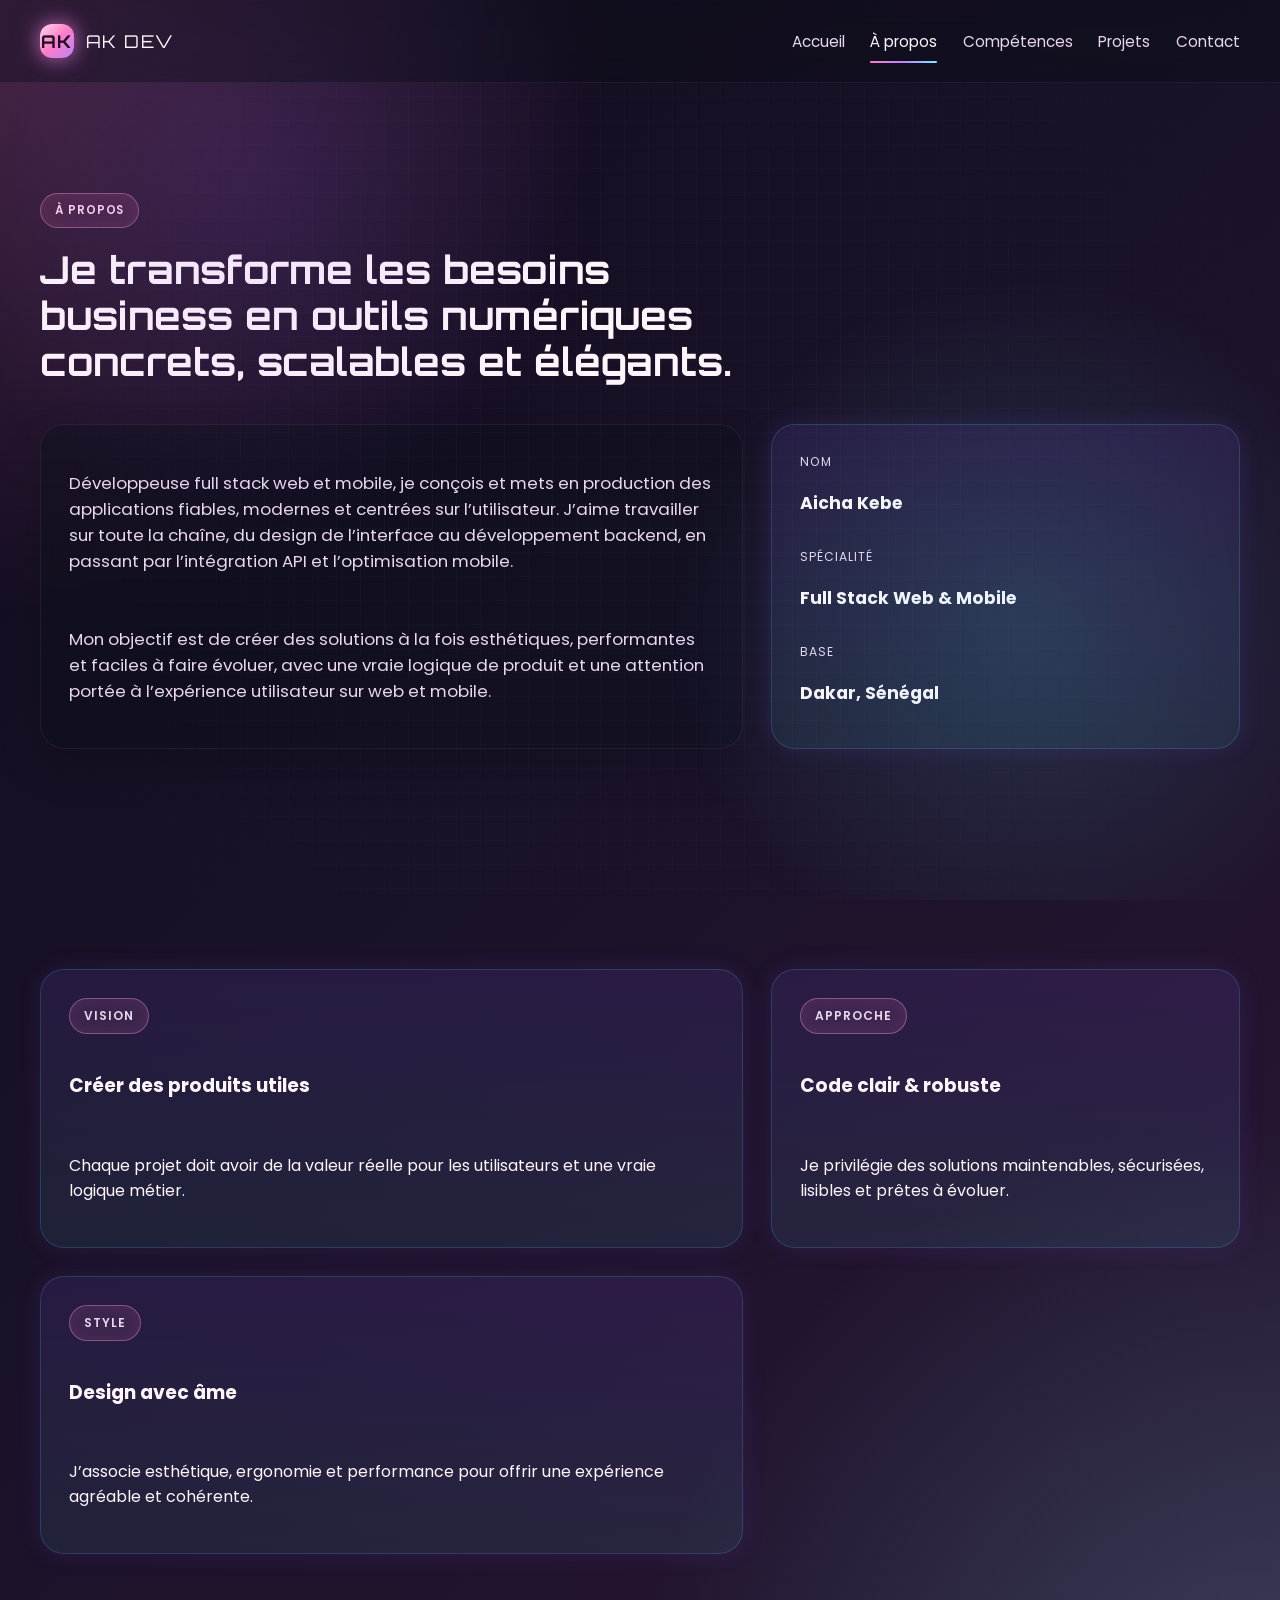
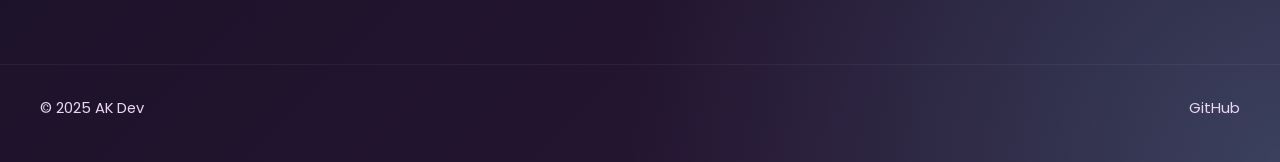
==== apropos.html @ 250b3cb1 "Mon portfolio" ====
<!DOCTYPE html>
<html lang="fr">
  <head>
    <meta charset="UTF-8" />
    <meta name="viewport" content="width=device-width, initial-scale=1.0" />
    <title>À propos | AK Dev</title>
    <meta name="description" content="À propos de la développeuse full stack web et mobile AK Dev" />
    <link rel="preconnect" href="https://fonts.googleapis.com" />
    <link rel="preconnect" href="https://fonts.gstatic.com" crossorigin />
    <link href="https://fonts.googleapis.com/css2?family=Orbitron:wght@500;700;800&family=Poppins:wght@300;400;500;600;700&display=swap" rel="stylesheet" />
    <link rel="stylesheet" href="style.css" />
  </head>
  <body>
    <div class="page-glow"></div>

    <header class="site-header">
      <div class="container nav-wrap">
        <a href="accueil.html" class="brand">
          <span class="brand-mark">AK</span>
          <span>AK Dev</span>
        </a>

        <nav class="main-nav" aria-label="Menu principal">
          <a href="accueil.html">Accueil</a>
          <a href="apropos.html" class="active">À propos</a>
          <a href="competences.html">Compétences</a>
          <a href="projets.html">Projets</a>
          <a href="contact.html">Contact</a>
        </nav>
      </div>
    </header>

    <main>
      <section class="section">
        <div class="container">
          <div class="section-heading">
            <span class="section-tag">À propos</span>
            <h2>Je transforme les besoins business en outils numériques concrets, scalables et élégants.</h2>
          </div>

          <div class="about-grid">
            <div class="about-copy">
              <p>
                Développeuse full stack web et mobile, je conçois et mets en production des applications
                fiables, modernes et centrées sur l’utilisateur. J’aime travailler sur toute la chaîne,
                du design de l’interface au développement backend, en passant par l’intégration API et l’optimisation mobile.
              </p>
              <p>
                Mon objectif est de créer des solutions à la fois esthétiques, performantes et faciles à faire évoluer,
                avec une vraie logique de produit et une attention portée à l’expérience utilisateur sur web et mobile.
              </p>
            </div>

            <div class="info-panel">
              <div>
                <span>Nom</span>
                <strong>Aicha Kebe</strong>
              </div>
              <div>
                <span>Spécialité</span>
                <strong>Full Stack Web & Mobile</strong>
              </div>
              <div>
                <span>Base</span>
                <strong>Dakar, Sénégal</strong>
                </strong>
              </div>
            </div>
          </div>
        </div>
      </section>

      <section class="section">
        <div class="container">
          <div class="about-grid values-grid">
            <article class="info-panel">
              <span class="section-tag small-tag">Vision</span>
              <h3>Créer des produits utiles</h3>
              <p>Chaque projet doit avoir de la valeur réelle pour les utilisateurs et une vraie logique métier.</p>
            </article>

            <article class="info-panel">
              <span class="section-tag small-tag">Approche</span>
              <h3>Code clair & robuste</h3>
              <p>Je privilégie des solutions maintenables, sécurisées, lisibles et prêtes à évoluer.</p>
            </article>

            <article class="info-panel">
              <span class="section-tag small-tag">Style</span>
              <h3>Design avec âme</h3>
              <p>J’associe esthétique, ergonomie et performance pour offrir une expérience agréable et cohérente.</p>
            </article>
          </div>
        </div>
      </section>
    </main>

    <footer class="site-footer">
      <div class="container footer-wrap">
        <p>© 2025 AK Dev</p>
        <div class="socials">
          <a href="#">GitHub</a>
        
        </div>
      </div>
    </footer>
  </body>
</html>
---- style.css ----
:root {
  --bg-1: #120b1d;
  --bg-2: #1a1228;
  --bg-3: #2a1635;
  --panel: rgba(30, 19, 39, 0.78);
  --panel-border: rgba(255, 170, 221, 0.25);
  --violet: #b885ff;
  --violet-2: #d7b5ff;
  --cyan: #7cecff;
  --cyan-2: #b8f7ff;
  --pink: #ff7cc7;
  --pink-soft: #ffd5ee;
  --text: #fff5fb;
  --muted: #e9d6ef;
  --shadow-violet: rgba(184, 133, 255, 0.6);
  --shadow-cyan: rgba(124, 236, 255, 0.5);
}

* {
  box-sizing: border-box;
}

html {
  scroll-behavior: smooth;
}

section[id] {
  scroll-margin-top: 100px;
}

body {
  margin: 0;
  font-family: "Poppins", sans-serif;
  color: var(--text);
  background:
    radial-gradient(circle at top left, rgba(255, 124, 199, 0.22), transparent 28%),
    radial-gradient(circle at bottom right, rgba(124, 236, 255, 0.2), transparent 30%),
    linear-gradient(135deg, var(--bg-1), var(--bg-2) 45%, var(--bg-3));
  min-height: 100vh;
}

body::before {
  content: "";
  position: fixed;
  inset: 0;
  background-image: linear-gradient(rgba(255, 255, 255, 0.02) 1px, transparent 1px),
    linear-gradient(90deg, rgba(255, 255, 255, 0.02) 1px, transparent 1px);
  background-size: 24px 24px;
  mask-image: radial-gradient(circle at center, black 35%, transparent 100%);
  pointer-events: none;
}

img {
  max-width: 100%;
  display: block;
}

a {
  color: inherit;
  text-decoration: none;
}

button,
input,
textarea {
  font: inherit;
}

.page-glow {
  position: fixed;
  inset: 0;
  pointer-events: none;
  background: radial-gradient(circle at 20% 20%, rgba(138, 92, 255, 0.12), transparent 28%),
    radial-gradient(circle at 80% 70%, rgba(94, 231, 255, 0.14), transparent 30%);
}

.container {
  width: min(1200px, calc(100% - 48px));
  margin: 0 auto;
}

.section {
  padding: 110px 0;
}

.site-header {
  position: sticky;
  top: 0;
  z-index: 100;
  backdrop-filter: blur(14px);
  background: rgba(8, 12, 22, 0.35);
  border-bottom: 1px solid rgba(255, 255, 255, 0.05);
}

.nav-wrap {
  display: flex;
  align-items: center;
  justify-content: space-between;
  min-height: 82px;
}

.brand {
  display: inline-flex;
  align-items: center;
  gap: 12px;
  font-family: "Orbitron", sans-serif;
  font-size: 1.1rem;
  letter-spacing: 0.08em;
  text-transform: uppercase;
}

.brand-mark {
  display: inline-grid;
  place-items: center;
  width: 34px;
  height: 34px;
  border-radius: 12px;
  background: linear-gradient(135deg, var(--pink-soft), var(--pink), var(--violet));
  box-shadow: 0 0 18px rgba(255, 124, 199, 0.55), 0 0 30px rgba(184, 133, 255, 0.38);
  color: #200d26;
  font-weight: 700;
}

.main-nav {
  display: flex;
  align-items: center;
  gap: clamp(14px, 2vw, 32px);
}

.main-nav a {
  position: relative;
  color: var(--muted);
  font-size: 0.96rem;
  transition: color 0.25s ease;
}

.main-nav a::after {
  content: "";
  position: absolute;
  left: 0;
  bottom: -10px;
  width: 100%;
  height: 2px;
  border-radius: 999px;
  background: linear-gradient(90deg, var(--pink), var(--violet), var(--cyan));
  transform: scaleX(0);
  transform-origin: left;
  transition: transform 0.25s ease;
}

.main-nav a:hover,
.main-nav a:focus-visible {
  color: var(--text);
}

.main-nav a:hover::after,
.main-nav a:focus-visible::after {
  transform: scaleX(1);
}

.main-nav a.active {
  color: var(--text);
}

.main-nav a.active::after {
  transform: scaleX(1);
}

.hero {
  padding-top: 84px;
}

.hero-grid {
  display: grid;
  grid-template-columns: 1.1fr 0.9fr;
  align-items: center;
  gap: 48px;
}

.eyebrow,
.section-tag {
  display: inline-flex;
  align-items: center;
  padding: 8px 14px;
  border: 1px solid rgba(255, 162, 220, 0.38);
  border-radius: 999px;
  background: rgba(255, 124, 199, 0.1);
  box-shadow: inset 0 0 18px rgba(255, 124, 199, 0.08);
  color: var(--pink-soft);
  text-transform: uppercase;
  letter-spacing: 0.08em;
  font-size: 0.72rem;
  font-weight: 600;
}

.hero-copy h1 {
  margin: 22px 0 16px;
  font-family: "Orbitron", sans-serif;
  font-size: clamp(2.7rem, 5vw, 5rem);
  line-height: 1.05;
  letter-spacing: -0.04em;
}

.gradient-text {
  background: linear-gradient(135deg, var(--pink-soft), var(--pink), var(--violet), var(--cyan));
  -webkit-background-clip: text;
  background-clip: text;
  color: transparent;
  text-shadow: 0 0 25px rgba(255, 124, 199, 0.3);
}

.hero-copy p {
  max-width: 620px;
  margin: 0;
  color: var(--muted);
  font-size: 1.06rem;
}

.cta-row {
  display: flex;
  flex-wrap: wrap;
  gap: 16px;
  margin-top: 30px;
}

.btn {
  display: inline-flex;
  align-items: center;
  justify-content: center;
  min-height: 52px;
  padding: 0 22px;
  border-radius: 14px;
  border: 1px solid transparent;
  font-weight: 600;
  transition: transform 0.25s ease, box-shadow 0.25s ease, border-color 0.25s ease;
}

.btn:hover,
.btn:focus-visible {
  transform: translateY(-2px);
}

.btn-primary {
  background: linear-gradient(135deg, var(--pink), var(--violet), var(--cyan));
  color: #1b0f1d;
  box-shadow: 0 0 28px rgba(255, 124, 199, 0.32), 0 0 42px rgba(184, 133, 255, 0.22);
}

.btn-secondary {
  border-color: rgba(255, 255, 255, 0.15);
  background: rgba(255, 255, 255, 0.02);
  color: var(--text);
}

.stats {
  display: grid;
  grid-template-columns: repeat(3, minmax(120px, 1fr));
  gap: 18px;
  margin-top: 36px;
  max-width: 520px;
}

.stats div {
  padding: 18px 14px;
  border: 1px solid rgba(255, 255, 255, 0.08);
  border-radius: 16px;
  background: rgba(10, 14, 24, 0.4);
  box-shadow: 0 12px 24px rgba(0, 0, 0, 0.18);
}

.stats strong {
  display: block;
  font-size: clamp(1.3rem, 2vw, 1.8rem);
  font-family: "Orbitron", sans-serif;
  color: var(--cyan-2);
}

.stats span {
  display: block;
  margin-top: 6px;
  color: var(--muted);
  font-size: 0.81rem;
}

.hero-visual {
  position: relative;
  display: grid;
  place-items: center;
  min-height: 520px;
}

.orb {
  position: absolute;
  border-radius: 50%;
  filter: blur(10px);
}

.orb-one {
  width: 280px;
  height: 280px;
  top: 14%;
  right: 14%;
  background: radial-gradient(circle, rgba(138, 92, 255, 0.9), rgba(138, 92, 255, 0.18) 45%, transparent 70%);
  box-shadow: 0 0 40px rgba(138, 92, 255, 0.55);
}

.orb-two {
  width: 210px;
  height: 210px;
  bottom: 8%;
  left: 8%;
  background: radial-gradient(circle, rgba(94, 231, 255, 0.8), rgba(94, 231, 255, 0.12) 45%, transparent 70%);
  box-shadow: 0 0 35px rgba(94, 231, 255, 0.5);
}

.profile-card {
  position: relative;
  width: min(100%, 390px);
  padding: 22px 24px 28px;
  border-radius: 26px;
  background: rgba(12, 18, 30, 0.75);
  border: 1px solid rgba(255, 255, 255, 0.08);
  box-shadow: 0 25px 60px rgba(5, 8, 18, 0.7), 0 0 30px rgba(138, 92, 255, 0.16);
}

.profile-top {
  display: flex;
  gap: 10px;
  margin-bottom: 20px;
}

.dot {
  width: 12px;
  height: 12px;
  border-radius: 50%;
}

.dot-cyan { background: var(--cyan); box-shadow: 0 0 16px rgba(94, 231, 255, 0.8); }
.dot-violet { background: var(--violet); box-shadow: 0 0 16px rgba(138, 92, 255, 0.8); }
.dot-pink { background: var(--pink); box-shadow: 0 0 16px rgba(255, 122, 217, 0.8); }

.avatar-wrap {
  position: relative;
  display: grid;
  place-items: center;
  width: 170px;
  height: 170px;
  margin: 10px auto 22px;
}

.avatar-ring {
  position: absolute;
  inset: 0;
  border-radius: 50%;
  background: conic-gradient(from 180deg, var(--cyan), var(--violet), var(--pink), var(--cyan));
  box-shadow: 0 0 28px rgba(138, 92, 255, 0.6), 0 0 38px rgba(94, 231, 255, 0.4);
}

.avatar {
  position: relative;
  display: grid;
  place-items: center;
  width: 130px;
  height: 130px;
  border-radius: 50%;
  font-family: "Orbitron", sans-serif;
  font-size: 3rem;
  color: var(--text);
  background: linear-gradient(135deg, rgba(8, 12, 22, 0.9), rgba(21, 26, 41, 0.9));
  border: 1px solid rgba(255, 255, 255, 0.08);
  box-shadow: inset 0 0 22px rgba(94, 231, 255, 0.08);
}

.card-text {
  text-align: center;
}

.mini-label {
  margin: 0;
  color: var(--cyan-2);
  font-size: 0.72rem;
  letter-spacing: 0.12em;
  text-transform: uppercase;
}

.card-text h2 {
  margin: 8px 0 16px;
  font-family: "Orbitron", sans-serif;
  font-size: 2rem;
}

.card-text ul {
  list-style: none;
  padding: 0;
  margin: 0;
  display: flex;
  justify-content: center;
  flex-wrap: wrap;
  gap: 10px;
}

.card-text li {
  padding: 8px 12px;
  border: 1px solid rgba(255, 255, 255, 0.08);
  border-radius: 999px;
  color: var(--muted);
  background: rgba(140, 197, 255, 0.03);
  font-size: 0.82rem;
}

.section-heading {
  margin-bottom: 40px;
}

.values-grid {
  grid-template-columns: repeat(3, minmax(0, 1fr));
}

.small-tag {
  width: fit-content;
  font-size: 0.62rem;
}

.redirect-page {
  min-height: 100vh;
  display: grid;
  place-items: center;
  padding: 40px 0;
}

.redirect-box {
  text-align: center;
  padding: 48px 40px;
  border-radius: 28px;
  background: rgba(15, 12, 22, 0.7);
  border: 1px solid rgba(255, 255, 255, 0.08);
  box-shadow: 0 30px 70px rgba(0, 0, 0, 0.25);
}

.redirect-box h1 {
  margin: 18px 0 12px;
  font-family: "Orbitron", sans-serif;
  font-size: clamp(2rem, 4vw, 3rem);
}

.redirect-box p {
  color: var(--muted);
}

.redirect-box a {
  color: var(--pink-soft);
  text-decoration: underline;
}

.section-heading.center {
  text-align: center;
}

.section-heading h2 {
  max-width: 760px;
  margin-top: 18px;
  font-family: "Orbitron", sans-serif;
  font-size: clamp(2rem, 3vw, 3rem);
  line-height: 1.2;
}

.about-grid {
  display: grid;
  grid-template-columns: 1.2fr 0.8fr;
  gap: 28px;
  align-items: stretch;
}

.about-copy {
  display: grid;
  gap: 18px;
  font-size: 1.05rem;
  color: var(--muted);
  padding: 28px;
  border-radius: 24px;
  background: rgba(11, 15, 26, 0.4);
  border: 1px solid rgba(255, 255, 255, 0.06);
  box-shadow: 0 18px 44px rgba(0, 0, 0, 0.15);
}

.info-panel {
  display: grid;
  gap: 18px;
  padding: 28px;
  border-radius: 24px;
  background: linear-gradient(180deg, rgba(138, 92, 255, 0.12), rgba(94, 231, 255, 0.08));
  border: 1px solid rgba(94, 231, 255, 0.16);
  box-shadow: 0 0 24px rgba(138, 92, 255, 0.12);
}

.info-panel div {
  display: grid;
  gap: 4px;
}

.info-panel span {
  color: var(--muted);
  font-size: 0.76rem;
  letter-spacing: 0.08em;
  text-transform: uppercase;
}

.info-panel strong {
  font-size: 1.08rem;
}

.skill-grid,
.project-grid {
  display: grid;
  grid-template-columns: repeat(4, minmax(0, 1fr));
  gap: 22px;
}

.skill-card,
.project-card {
  position: relative;
  overflow: hidden;
  padding: 28px 22px;
  border-radius: 24px;
  background: rgba(13, 18, 31, 0.72);
  border: 1px solid rgba(255, 255, 255, 0.08);
  box-shadow: 0 18px 44px rgba(0, 0, 0, 0.14);
}

.skill-card::before,
.project-card::before {
  content: "";
  position: absolute;
  inset: 0;
  background: linear-gradient(135deg, rgba(94, 231, 255, 0.09), transparent 35%, rgba(138, 92, 255, 0.09));
  pointer-events: none;
}

.skill-card > *,
.project-card > * {
  position: relative;
  z-index: 1;
}

.skill-icon {
  display: inline-flex;
  align-items: center;
  justify-content: center;
  width: 52px;
  height: 52px;
  border-radius: 14px;
  background: linear-gradient(135deg, rgba(94, 231, 255, 0.18), rgba(138, 92, 255, 0.18));
  border: 1px solid rgba(94, 231, 255, 0.3);
  box-shadow: inset 0 0 18px rgba(94, 231, 255, 0.12);
  color: var(--cyan-2);
  font-family: "Orbitron", sans-serif;
  font-size: 0.85rem;
  font-weight: 700;
}

.skill-card h3 {
  margin: 18px 0 12px;
  font-size: 1.3rem;
}

.skill-card p,
.project-content p,
.contact-copy p {
  margin: 0;
  color: var(--muted);
  line-height: 1.7;
}

.project-grid {
  grid-template-columns: repeat(3, minmax(0, 1fr));
}

.project-card {
  padding: 0;
}

.project-visual {
  height: 220px;
  position: relative;
  background-size: cover;
  background-position: center;
  border-bottom: 1px solid rgba(255, 255, 255, 0.08);
  overflow: hidden;
}

.project-visual::before {
  content: "";
  position: absolute;
  inset: 20px 24px auto 24px;
  height: 146px;
  border-radius: 18px;
  border: 1px solid rgba(255, 255, 255, 0.18);
  background: rgba(7, 12, 20, 0.6);
  box-shadow: 0 20px 30px rgba(0, 0, 0, 0.2);
}

.project-visual::after {
  content: "";
  position: absolute;
  left: 40px;
  right: 40px;
  bottom: 18px;
  height: 16px;
  border-radius: 999px;
  background: rgba(255, 255, 255, 0.08);
}

.visual-one {
  background:
    linear-gradient(135deg, rgba(138, 92, 255, 0.42), rgba(15, 20, 30, 0.2)),
    radial-gradient(circle at top right, rgba(94, 231, 255, 0.9), transparent 30%),
    linear-gradient(180deg, #1d2044, #111827);
}

.visual-one::before {
  background:
    linear-gradient(180deg, rgba(255, 255, 255, 0.06), rgba(255, 255, 255, 0.01)),
    linear-gradient(90deg, rgba(124, 236, 255, 0.18) 0 20%, rgba(255, 255, 255, 0.04) 20% 64%, rgba(184, 133, 255, 0.14) 64% 100%);
}

.visual-two {
  background:
    linear-gradient(135deg, rgba(94, 231, 255, 0.35), rgba(24, 18, 40, 0.2)),
    linear-gradient(180deg, #0f172a, #182744);
}

.visual-two::before {
  background:
    linear-gradient(180deg, rgba(255, 255, 255, 0.06), rgba(255, 255, 255, 0.01)),
    linear-gradient(90deg, rgba(255, 255, 255, 0.06) 0 28%, rgba(124, 236, 255, 0.12) 28% 58%, rgba(255, 124, 199, 0.12) 58% 100%);
}

.visual-three {
  background:
    linear-gradient(135deg, rgba(255, 122, 217, 0.3), rgba(138, 92, 255, 0.3)),
    linear-gradient(180deg, #1b1836, #0d1328);
}

.visual-three::before {
  background:
    linear-gradient(180deg, rgba(255, 255, 255, 0.08), rgba(255, 255, 255, 0.01)),
    linear-gradient(90deg, rgba(255, 124, 199, 0.2) 0 26%, rgba(255, 255, 255, 0.05) 26% 57%, rgba(124, 236, 255, 0.18) 57% 100%);
}

.project-content {
  padding: 22px 20px 24px;
}

.project-content span {
  display: inline-block;
  margin-bottom: 10px;
  color: var(--cyan-2);
  letter-spacing: 0.08em;
  text-transform: uppercase;
  font-size: 0.72rem;
}

.project-content h3 {
  margin: 0 0 10px;
  font-size: 1.45rem;
}

.contact-wrap {
  display: grid;
  grid-template-columns: 0.95fr 1.05fr;
  gap: 26px;
  align-items: center;
}

.contact-copy {
  padding-right: 24px;
}

.contact-copy h2 {
  margin: 18px 0 16px;
  font-family: "Orbitron", sans-serif;
  font-size: clamp(2rem, 3vw, 3rem);
  line-height: 1.2;
}

.contact-links {
  display: grid;
  gap: 10px;
  margin-top: 22px;
}

.contact-links a {
  color: var(--text);
  font-weight: 500;
}

.contact-form {
  display: grid;
  gap: 18px;
  padding: 28px;
  border-radius: 24px;
  background: rgba(12, 18, 30, 0.75);
  border: 1px solid rgba(255, 255, 255, 0.08);
  box-shadow: 0 20px 50px rgba(0, 0, 0, 0.18);
}

.contact-form label {
  display: grid;
  gap: 8px;
}

.contact-form span {
  color: var(--muted);
  font-size: 0.85rem;
}

.contact-form input,
.contact-form textarea {
  width: 100%;
  padding: 14px 16px;
  border-radius: 12px;
  border: 1px solid rgba(255, 255, 255, 0.08);
  background: rgba(255, 255, 255, 0.02);
  color: var(--text);
  outline: none;
  transition: border-color 0.2s ease, box-shadow 0.2s ease;
}

.contact-form input:focus,
.contact-form textarea:focus {
  border-color: rgba(94, 231, 255, 0.5);
  box-shadow: 0 0 0 3px rgba(94, 231, 255, 0.12);
}

.site-footer {
  padding: 18px 0 28px;
  border-top: 1px solid rgba(255, 255, 255, 0.05);
}

.footer-wrap {
  display: flex;
  align-items: center;
  justify-content: space-between;
  gap: 18px;
}

.footer-wrap p,
.socials a {
  color: var(--muted);
  font-size: 0.92rem;
}

.socials {
  display: flex;
  align-items: center;
  gap: 18px;
}

@media (max-width: 980px) {
  .hero-grid,
  .about-grid,
  .contact-wrap {
    grid-template-columns: 1fr;
  }

  .skill-grid {
    grid-template-columns: repeat(2, minmax(0, 1fr));
  }

  .project-grid {
    grid-template-columns: 1fr;
  }
}

@media (max-width: 640px) {
  .nav-wrap {
    flex-direction: column;
    justify-content: center;
    padding: 16px 0;
  }

  .main-nav {
    flex-wrap: wrap;
    justify-content: center;
  }

  .stats {
    grid-template-columns: 1fr;
  }

  .skill-grid {
    grid-template-columns: 1fr;
  }

  .hero {
    padding-top: 48px;
  }

  .section {
    padding: 90px 0;
  }

  .footer-wrap {
    flex-direction: column;
  }
}
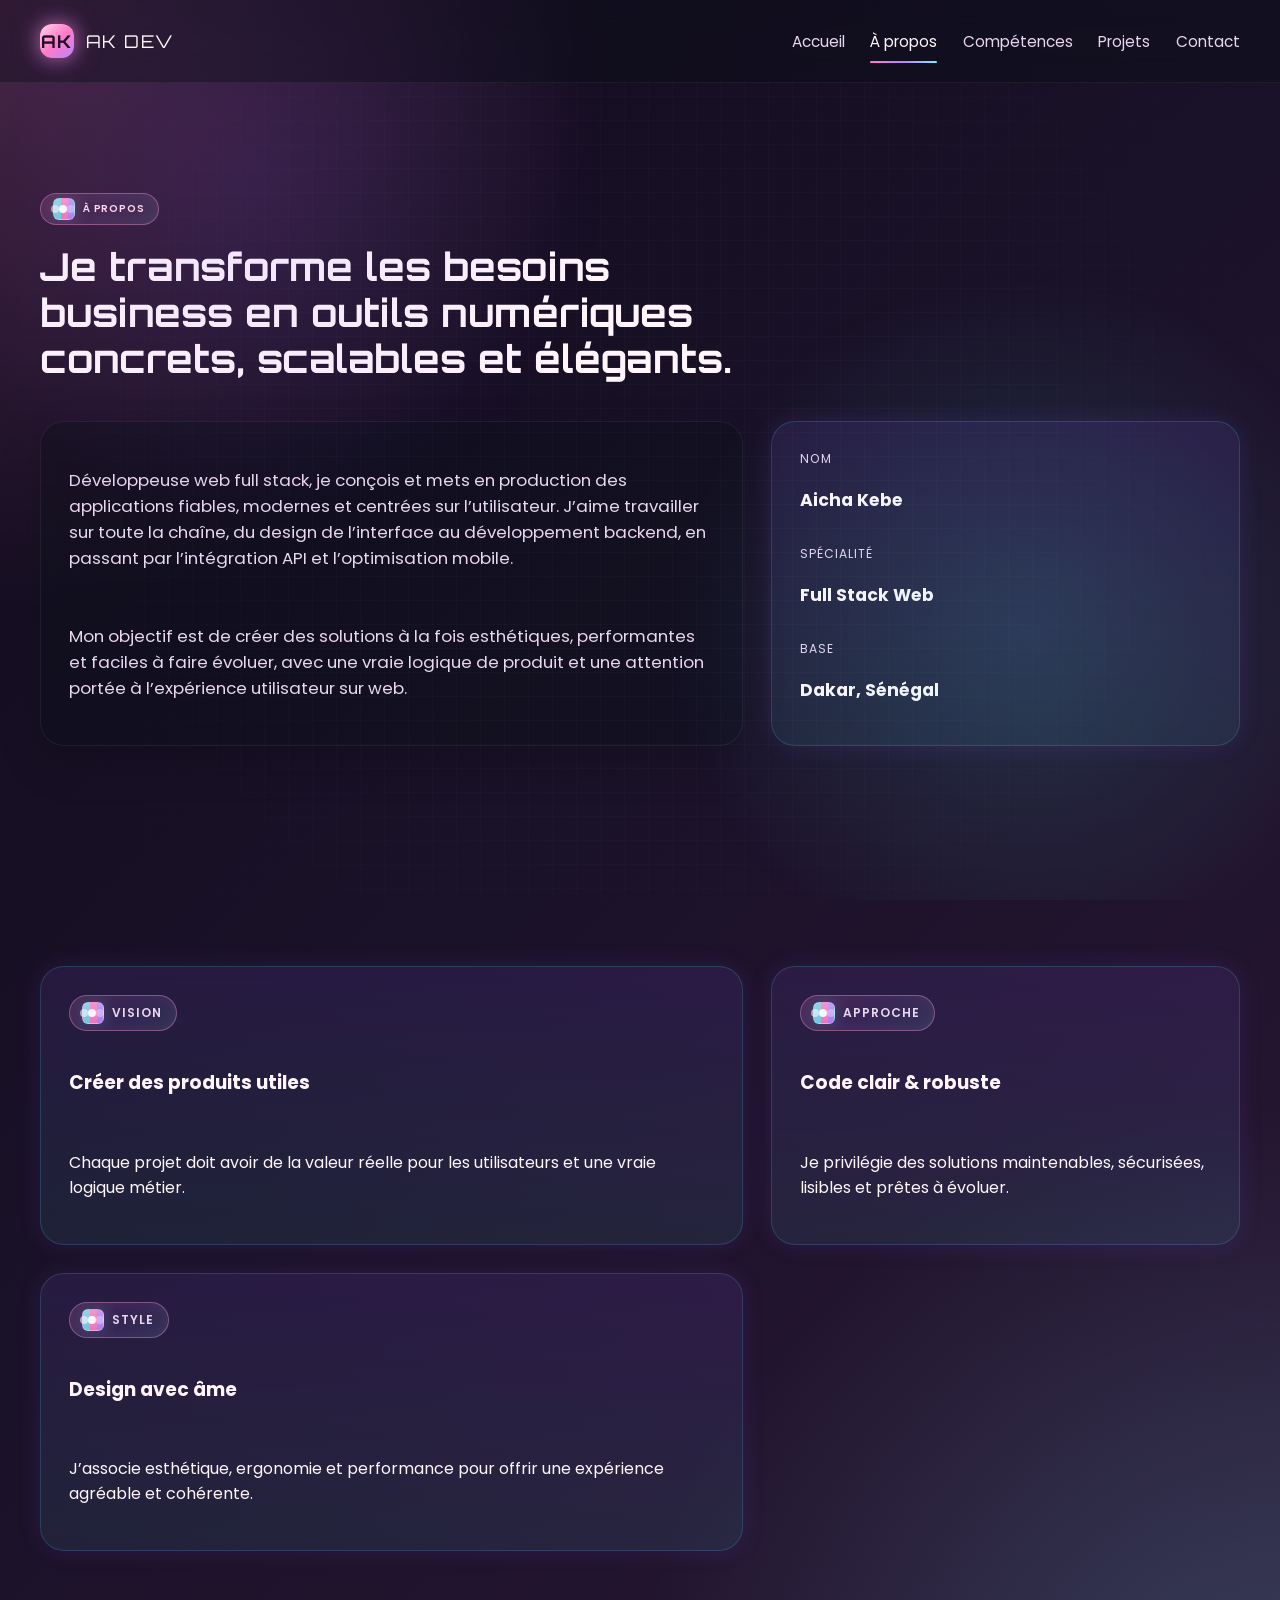
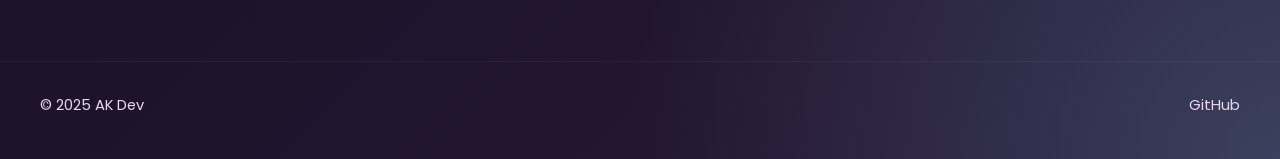
==== commit bebc878f: "Amelioration du design et du responsive" ====
--- a/apropos.html
+++ b/apropos.html
@@ -4,7 +4,7 @@
     <meta charset="UTF-8" />
     <meta name="viewport" content="width=device-width, initial-scale=1.0" />
     <title>À propos | AK Dev</title>
-    <meta name="description" content="À propos de la développeuse full stack web et mobile AK Dev" />
+    <meta name="description" content="À propos de la développeuse web full stack AK Dev" />
     <link rel="preconnect" href="https://fonts.googleapis.com" />
     <link rel="preconnect" href="https://fonts.gstatic.com" crossorigin />
     <link href="https://fonts.googleapis.com/css2?family=Orbitron:wght@500;700;800&family=Poppins:wght@300;400;500;600;700&display=swap" rel="stylesheet" />
@@ -20,13 +20,21 @@
           <span>AK Dev</span>
         </a>
 
-        <nav class="main-nav" aria-label="Menu principal">
-          <a href="accueil.html">Accueil</a>
-          <a href="apropos.html" class="active">À propos</a>
-          <a href="competences.html">Compétences</a>
-          <a href="projets.html">Projets</a>
-          <a href="contact.html">Contact</a>
-        </nav>
+        <div class="nav-shell">
+          <button class="nav-toggle" type="button" aria-expanded="false" aria-controls="mainNav" aria-label="Ouvrir le menu">
+            <span></span>
+            <span></span>
+            <span></span>
+          </button>
+
+          <nav class="main-nav" id="mainNav" aria-label="Menu principal">
+            <a href="accueil.html">Accueil</a>
+            <a href="apropos.html" class="active">À propos</a>
+            <a href="competences.html">Compétences</a>
+            <a href="projets.html">Projets</a>
+            <a href="contact.html">Contact</a>
+          </nav>
+        </div>
       </div>
     </header>
 
@@ -41,13 +49,13 @@
           <div class="about-grid">
             <div class="about-copy">
               <p>
-                Développeuse full stack web et mobile, je conçois et mets en production des applications
+                Développeuse web full stack, je conçois et mets en production des applications
                 fiables, modernes et centrées sur l’utilisateur. J’aime travailler sur toute la chaîne,
                 du design de l’interface au développement backend, en passant par l’intégration API et l’optimisation mobile.
               </p>
               <p>
                 Mon objectif est de créer des solutions à la fois esthétiques, performantes et faciles à faire évoluer,
-                avec une vraie logique de produit et une attention portée à l’expérience utilisateur sur web et mobile.
+                avec une vraie logique de produit et une attention portée à l’expérience utilisateur sur web.
               </p>
             </div>
 
@@ -58,12 +66,11 @@
               </div>
               <div>
                 <span>Spécialité</span>
-                <strong>Full Stack Web & Mobile</strong>
+                <strong>Full Stack Web</strong>
               </div>
               <div>
                 <span>Base</span>
                 <strong>Dakar, Sénégal</strong>
-                </strong>
               </div>
             </div>
           </div>
@@ -99,10 +106,63 @@
       <div class="container footer-wrap">
         <p>© 2025 AK Dev</p>
         <div class="socials">
-          <a href="#">GitHub</a>
+          <a href="https://github.com/Aicha-kebe">GitHub</a>
         
         </div>
       </div>
     </footer>
+
+    <script>
+      document.addEventListener('DOMContentLoaded', () => {
+        const nav = document.querySelector('.main-nav');
+        const toggle = document.querySelector('.nav-toggle');
+
+        if (!nav || !toggle) return;
+
+        const closeMenu = () => {
+          nav.classList.remove('is-open');
+          toggle.setAttribute('aria-expanded', 'false');
+          toggle.setAttribute('aria-label', 'Ouvrir le menu');
+        };
+
+        const openMenu = () => {
+          nav.classList.add('is-open');
+          toggle.setAttribute('aria-expanded', 'true');
+          toggle.setAttribute('aria-label', 'Fermer le menu');
+        };
+
+        toggle.addEventListener('click', () => {
+          if (nav.classList.contains('is-open')) {
+            closeMenu();
+          } else {
+            openMenu();
+          }
+        });
+
+        nav.querySelectorAll('a').forEach((link) => {
+          link.addEventListener('click', () => {
+            if (window.innerWidth <= 820) {
+              closeMenu();
+            }
+          });
+        });
+
+        window.addEventListener('resize', () => {
+          if (window.innerWidth > 820) {
+            closeMenu();
+          }
+        });
+
+        document.addEventListener('click', (event) => {
+          const target = event.target;
+          const clickedInsideNav = nav.contains(target);
+          const clickedToggle = toggle.contains(target);
+
+          if (!clickedInsideNav && !clickedToggle && nav.classList.contains('is-open')) {
+            closeMenu();
+          }
+        });
+      });
+    </script>
   </body>
 </html>
--- a/style.css
+++ b/style.css
@@ -97,6 +97,15 @@
   align-items: center;
   justify-content: space-between;
   min-height: 82px;
+  gap: 16px;
+}
+
+.nav-shell {
+  position: relative;
+  display: flex;
+  align-items: center;
+  justify-content: flex-end;
+  margin-left: auto;
 }
 
 .brand {
@@ -166,6 +175,38 @@
   transform: scaleX(1);
 }
 
+.nav-toggle {
+  display: none;
+  align-items: center;
+  justify-content: center;
+  width: 46px;
+  height: 46px;
+  padding: 0;
+  border: 1px solid rgba(255, 255, 255, 0.15);
+  border-radius: 12px;
+  background: rgba(255, 255, 255, 0.02);
+  color: var(--text);
+  cursor: pointer;
+  transition: border-color 0.2s ease, box-shadow 0.2s ease, transform 0.2s ease;
+}
+
+.nav-toggle:hover,
+.nav-toggle:focus-visible {
+  border-color: rgba(124, 236, 255, 0.5);
+  box-shadow: 0 0 0 3px rgba(124, 236, 255, 0.12);
+  outline: none;
+}
+
+.nav-toggle span {
+  position: relative;
+  display: block;
+  width: 20px;
+  height: 2px;
+  margin: 3px 0;
+  border-radius: 999px;
+  background: var(--text);
+}
+
 .hero {
   padding-top: 84px;
 }
@@ -179,18 +220,50 @@
 
 .eyebrow,
 .section-tag {
+  position: relative;
   display: inline-flex;
   align-items: center;
-  padding: 8px 14px;
+  gap: 10px;
+  padding: 8px 14px 8px 42px;
   border: 1px solid rgba(255, 162, 220, 0.38);
   border-radius: 999px;
-  background: rgba(255, 124, 199, 0.1);
+  background: linear-gradient(135deg, rgba(255, 124, 199, 0.12), rgba(184, 133, 255, 0.1), rgba(124, 236, 255, 0.1));
   box-shadow: inset 0 0 18px rgba(255, 124, 199, 0.08);
   color: var(--pink-soft);
   text-transform: uppercase;
   letter-spacing: 0.08em;
-  font-size: 0.72rem;
+  font-size: 0.62rem;
   font-weight: 600;
+  overflow: hidden;
+}
+
+.eyebrow::before,
+.section-tag::before {
+  content: "";
+  position: absolute;
+  left: 12px;
+  width: 20px;
+  height: 20px;
+  border-radius: 6px;
+  background:
+    linear-gradient(180deg, rgba(255,255,255,0.26), rgba(255,255,255,0.02)),
+    linear-gradient(90deg, rgba(124, 236, 255, 0.8) 0 36%, rgba(255, 124, 199, 0.9) 36% 68%, rgba(184, 133, 255, 0.9) 68% 100%);
+  border: 1px solid rgba(255, 255, 255, 0.2);
+  box-shadow: 0 0 18px rgba(124, 236, 255, 0.22);
+}
+
+.eyebrow::after,
+.section-tag::after {
+  content: "";
+  position: absolute;
+  left: 18px;
+  top: 50%;
+  width: 8px;
+  height: 8px;
+  border-radius: 50%;
+  background: rgba(255,255,255,0.9);
+  transform: translateY(-50%);
+  box-shadow: -8px 0 0 rgba(255,255,255,0.55), 8px 0 0 rgba(255,255,255,0.3);
 }
 
 .hero-copy h1 {
@@ -214,6 +287,28 @@
   margin: 0;
   color: var(--muted);
   font-size: 1.06rem;
+}
+
+.hero-tags {
+  display: flex;
+  flex-wrap: wrap;
+  gap: 12px;
+  margin-top: 22px;
+}
+
+.hero-tags span {
+  display: inline-flex;
+  align-items: center;
+  padding: 9px 14px;
+  border-radius: 999px;
+  background: linear-gradient(135deg, rgba(255, 124, 199, 0.16), rgba(184, 133, 255, 0.18), rgba(124, 236, 255, 0.16));
+  border: 1px solid rgba(255, 255, 255, 0.1);
+  box-shadow: inset 0 0 16px rgba(255, 255, 255, 0.05);
+  color: var(--text);
+  font-size: 0.76rem;
+  letter-spacing: 0.08em;
+  text-transform: uppercase;
+  font-weight: 600;
 }
 
 .cta-row {
@@ -580,12 +675,30 @@
 }
 
 .project-visual {
+  display: flex;
+  align-items: center;
+  justify-content: center;
   height: 220px;
   position: relative;
   background-size: cover;
   background-position: center;
   border-bottom: 1px solid rgba(255, 255, 255, 0.08);
   overflow: hidden;
+}
+
+.project-icon {
+  position: relative;
+  z-index: 2;
+  display: grid;
+  place-items: center;
+  width: 90px;
+  height: 90px;
+  border-radius: 24px;
+  background: rgba(8, 12, 22, 0.56);
+  border: 1px solid rgba(255, 255, 255, 0.18);
+  box-shadow: 0 20px 30px rgba(0, 0, 0, 0.22), inset 0 0 18px rgba(255, 255, 255, 0.08);
+  font-size: 2.4rem;
+  backdrop-filter: blur(8px);
 }
 
 .project-visual::before {
@@ -645,6 +758,30 @@
   background:
     linear-gradient(180deg, rgba(255, 255, 255, 0.08), rgba(255, 255, 255, 0.01)),
     linear-gradient(90deg, rgba(255, 124, 199, 0.2) 0 26%, rgba(255, 255, 255, 0.05) 26% 57%, rgba(124, 236, 255, 0.18) 57% 100%);
+}
+
+.visual-four {
+  background:
+    linear-gradient(135deg, rgba(94, 231, 255, 0.28), rgba(20, 28, 44, 0.34)),
+    linear-gradient(180deg, #0f172a, #18313f);
+}
+
+.visual-four::before {
+  background:
+    linear-gradient(180deg, rgba(255, 255, 255, 0.06), rgba(255, 255, 255, 0.01)),
+    linear-gradient(90deg, rgba(124, 236, 255, 0.18) 0 22%, rgba(255, 255, 255, 0.05) 22% 58%, rgba(255, 124, 199, 0.12) 58% 100%);
+}
+
+.visual-five {
+  background:
+    linear-gradient(135deg, rgba(255, 162, 220, 0.24), rgba(184, 133, 255, 0.24)),
+    linear-gradient(180deg, #1a1d33, #111827);
+}
+
+.visual-five::before {
+  background:
+    linear-gradient(180deg, rgba(255, 255, 255, 0.06), rgba(255, 255, 255, 0.01)),
+    linear-gradient(90deg, rgba(184, 133, 255, 0.18) 0 28%, rgba(255, 255, 255, 0.05) 28% 56%, rgba(124, 236, 255, 0.15) 56% 100%);
 }
 
 .project-content {
@@ -772,16 +909,66 @@
   }
 }
 
+@media (max-width: 820px) {
+  .container {
+    width: min(1200px, calc(100% - 24px));
+  }
+
+  .nav-wrap {
+    position: relative;
+    align-items: center;
+    min-height: 74px;
+    padding: 12px 0;
+  }
+
+  .nav-shell {
+    width: 100%;
+    justify-content: space-between;
+  }
+
+  .nav-toggle {
+    display: inline-flex;
+    flex-direction: column;
+  }
+
+  .main-nav {
+    position: absolute;
+    top: calc(100% + 12px);
+    left: 0;
+    right: 0;
+    display: none;
+    flex-direction: column;
+    align-items: stretch;
+    gap: 8px;
+    padding: 16px 14px;
+    border: 1px solid rgba(255, 255, 255, 0.08);
+    border-radius: 18px;
+    background: rgba(14, 17, 30, 0.96);
+    box-shadow: 0 18px 38px rgba(0, 0, 0, 0.28);
+  }
+
+  .main-nav.is-open {
+    display: flex;
+  }
+
+  .main-nav a {
+    padding: 10px 12px;
+    border-radius: 10px;
+    background: rgba(255, 255, 255, 0.02);
+  }
+
+  .main-nav a::after {
+    display: none;
+  }
+}
+
 @media (max-width: 640px) {
-  .nav-wrap {
-    flex-direction: column;
-    justify-content: center;
-    padding: 16px 0;
-  }
-
-  .main-nav {
-    flex-wrap: wrap;
-    justify-content: center;
+  .container {
+    width: min(1200px, calc(100% - 24px));
+  }
+
+  .brand {
+    font-size: 0.96rem;
   }
 
   .stats {
@@ -800,6 +987,16 @@
     padding: 90px 0;
   }
 
+  .contact-form,
+  .about-copy,
+  .info-panel {
+    padding: 22px 18px;
+  }
+
+  .project-content {
+    padding: 18px 16px 20px;
+  }
+
   .footer-wrap {
     flex-direction: column;
   }
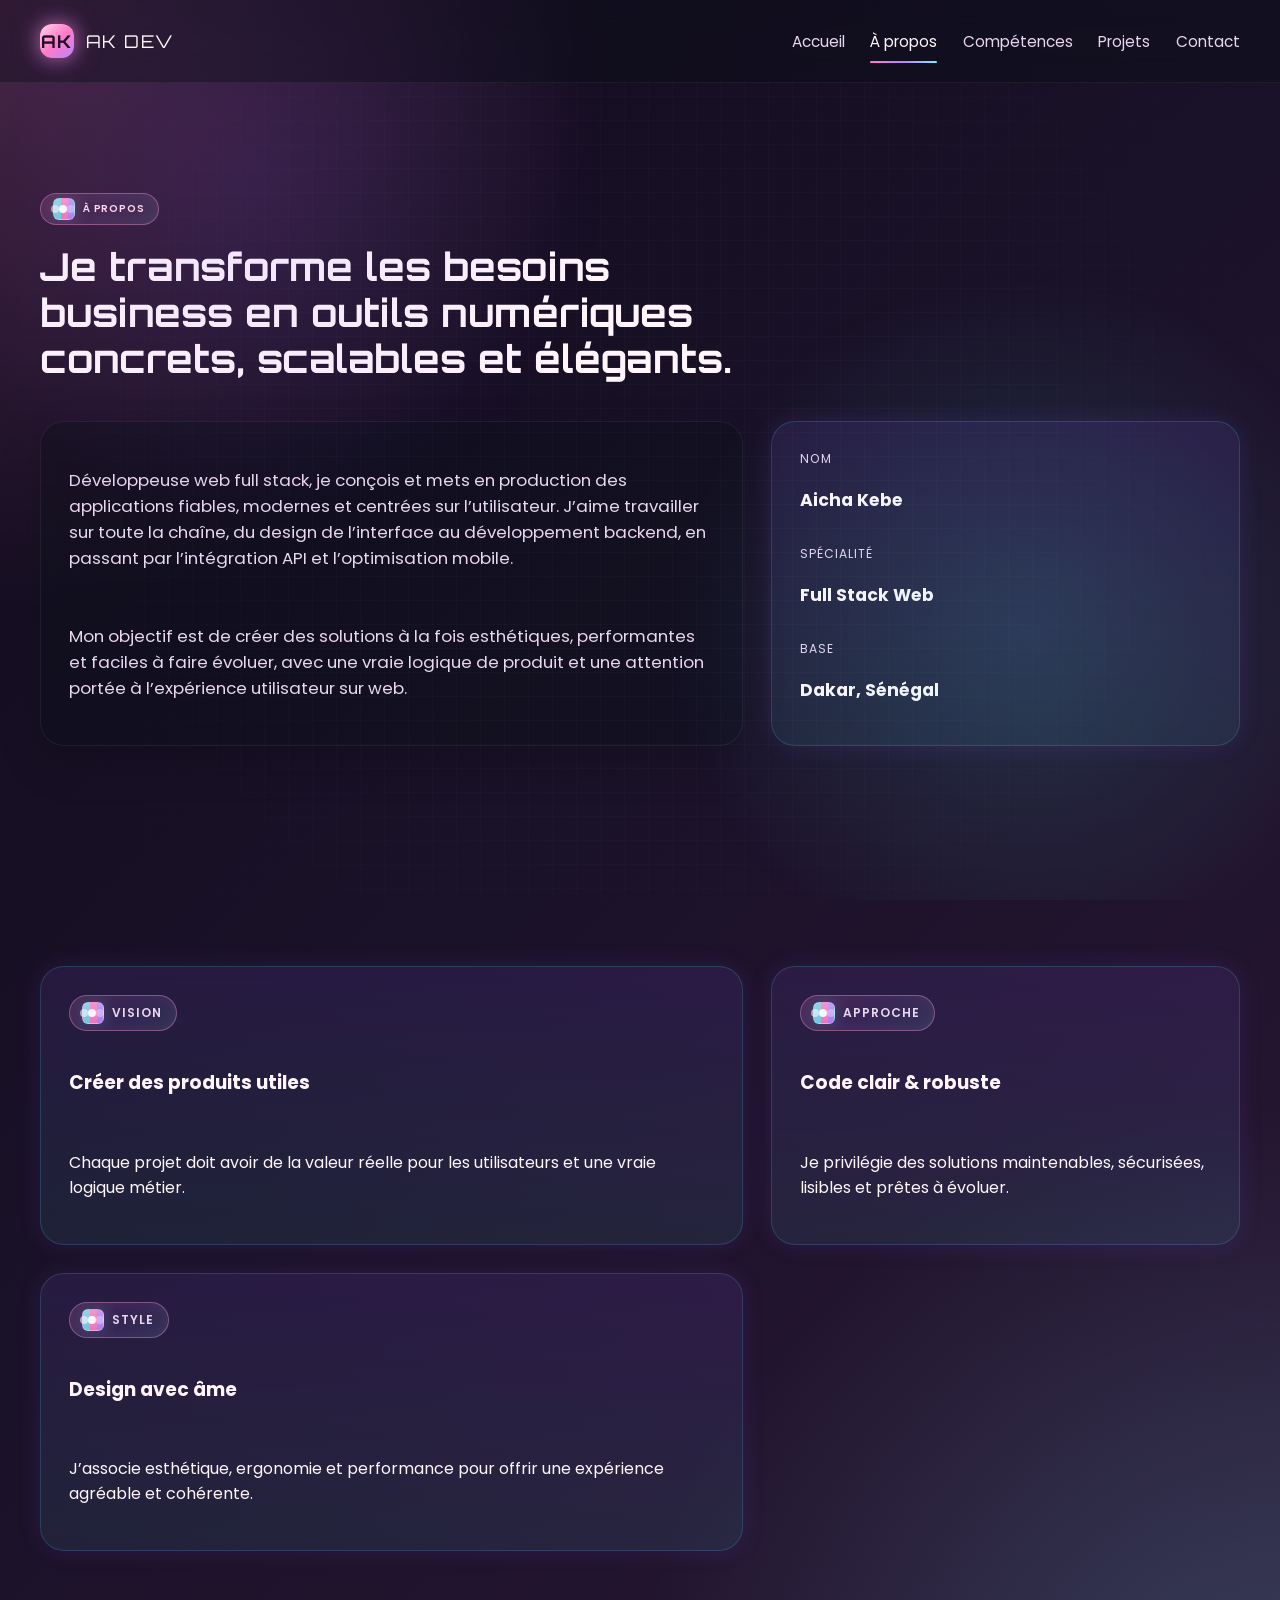
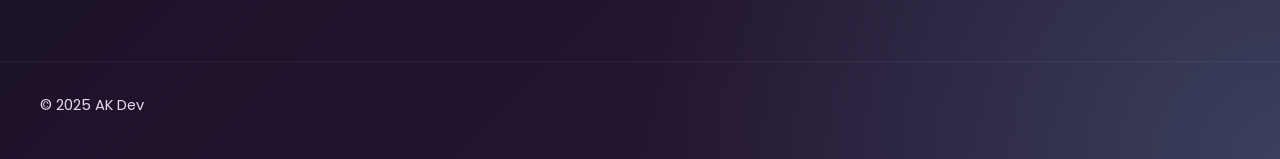
==== commit 6e24657c: "ajouter deux autres elements" ====
--- a/apropos.html
+++ b/apropos.html
@@ -105,10 +105,7 @@
     <footer class="site-footer">
       <div class="container footer-wrap">
         <p>© 2025 AK Dev</p>
-        <div class="socials">
-          <a href="https://github.com/Aicha-kebe">GitHub</a>
-        
-        </div>
+        <div class="socials"></div>
       </div>
     </footer>
 
--- a/style.css
+++ b/style.css
@@ -784,6 +784,30 @@
     linear-gradient(90deg, rgba(184, 133, 255, 0.18) 0 28%, rgba(255, 255, 255, 0.05) 28% 56%, rgba(124, 236, 255, 0.15) 56% 100%);
 }
 
+.visual-six {
+  background:
+    linear-gradient(135deg, rgba(94, 231, 255, 0.25), rgba(34, 135, 115, 0.24)),
+    linear-gradient(180deg, #12242e, #0d1d22);
+}
+
+.visual-six::before {
+  background:
+    linear-gradient(180deg, rgba(255, 255, 255, 0.06), rgba(255, 255, 255, 0.01)),
+    linear-gradient(90deg, rgba(124, 236, 255, 0.18) 0 24%, rgba(255, 255, 255, 0.05) 24% 60%, rgba(94, 231, 255, 0.12) 60% 100%);
+}
+
+.visual-seven {
+  background:
+    linear-gradient(135deg, rgba(255, 124, 199, 0.22), rgba(184, 133, 255, 0.28)),
+    linear-gradient(180deg, #23182d, #141d2f);
+}
+
+.visual-seven::before {
+  background:
+    linear-gradient(180deg, rgba(255, 255, 255, 0.06), rgba(255, 255, 255, 0.01)),
+    linear-gradient(90deg, rgba(255, 124, 199, 0.18) 0 22%, rgba(255, 255, 255, 0.05) 22% 58%, rgba(184, 133, 255, 0.12) 58% 100%);
+}
+
 .project-content {
   padding: 22px 20px 24px;
 }
@@ -797,6 +821,55 @@
   font-size: 0.72rem;
 }
 
+.project-badge {
+  display: inline-flex;
+  align-items: center;
+  margin: 0 0 12px;
+  padding: 7px 10px;
+  border-radius: 999px;
+  font-size: 0.7rem;
+  font-weight: 700;
+  letter-spacing: 0.06em;
+  text-transform: uppercase;
+}
+
+.project-group {
+  background: rgba(124, 236, 255, 0.12);
+  border: 1px solid rgba(124, 236, 255, 0.28);
+  color: var(--cyan-2);
+}
+
+.project-personal {
+  background: rgba(255, 124, 199, 0.12);
+  border: 1px solid rgba(255, 124, 199, 0.28);
+  color: var(--pink-soft);
+}
+
+.project-contribution {
+  display: grid;
+  gap: 4px;
+  margin-top: 14px;
+  padding-top: 12px;
+  border-top: 1px solid rgba(255, 255, 255, 0.08);
+  color: var(--text);
+}
+
+.project-contribution strong {
+  font-size: 0.76rem;
+  letter-spacing: 0.05em;
+  text-transform: uppercase;
+  color: var(--muted);
+}
+
+.project-contribution span {
+  display: block;
+  margin: 0;
+  font-size: 0.92rem;
+  color: var(--muted);
+  letter-spacing: normal;
+  text-transform: none;
+}
+
 .project-content h3 {
   margin: 0 0 10px;
   font-size: 1.45rem;
@@ -831,9 +904,10 @@
   font-weight: 500;
 }
 
-.contact-form {
-  display: grid;
-  gap: 18px;
+.contact-action {
+  display: grid;
+  place-items: center;
+  min-height: 220px;
   padding: 28px;
   border-radius: 24px;
   background: rgba(12, 18, 30, 0.75);
@@ -841,32 +915,17 @@
   box-shadow: 0 20px 50px rgba(0, 0, 0, 0.18);
 }
 
-.contact-form label {
-  display: grid;
-  gap: 8px;
-}
-
-.contact-form span {
-  color: var(--muted);
-  font-size: 0.85rem;
-}
-
-.contact-form input,
-.contact-form textarea {
-  width: 100%;
-  padding: 14px 16px;
-  border-radius: 12px;
-  border: 1px solid rgba(255, 255, 255, 0.08);
-  background: rgba(255, 255, 255, 0.02);
-  color: var(--text);
-  outline: none;
-  transition: border-color 0.2s ease, box-shadow 0.2s ease;
-}
-
-.contact-form input:focus,
-.contact-form textarea:focus {
-  border-color: rgba(94, 231, 255, 0.5);
-  box-shadow: 0 0 0 3px rgba(94, 231, 255, 0.12);
+.whatsapp-button {
+  width: fit-content;
+  min-width: 230px;
+  justify-content: center;
+  text-align: center;
+}
+
+.whatsapp-button:hover,
+.whatsapp-button:focus-visible {
+  transform: translateY(-2px);
+  box-shadow: 0 16px 28px rgba(37, 211, 102, 0.24);
 }
 
 .site-footer {
@@ -987,7 +1046,7 @@
     padding: 90px 0;
   }
 
-  .contact-form,
+  .contact-action,
   .about-copy,
   .info-panel {
     padding: 22px 18px;
